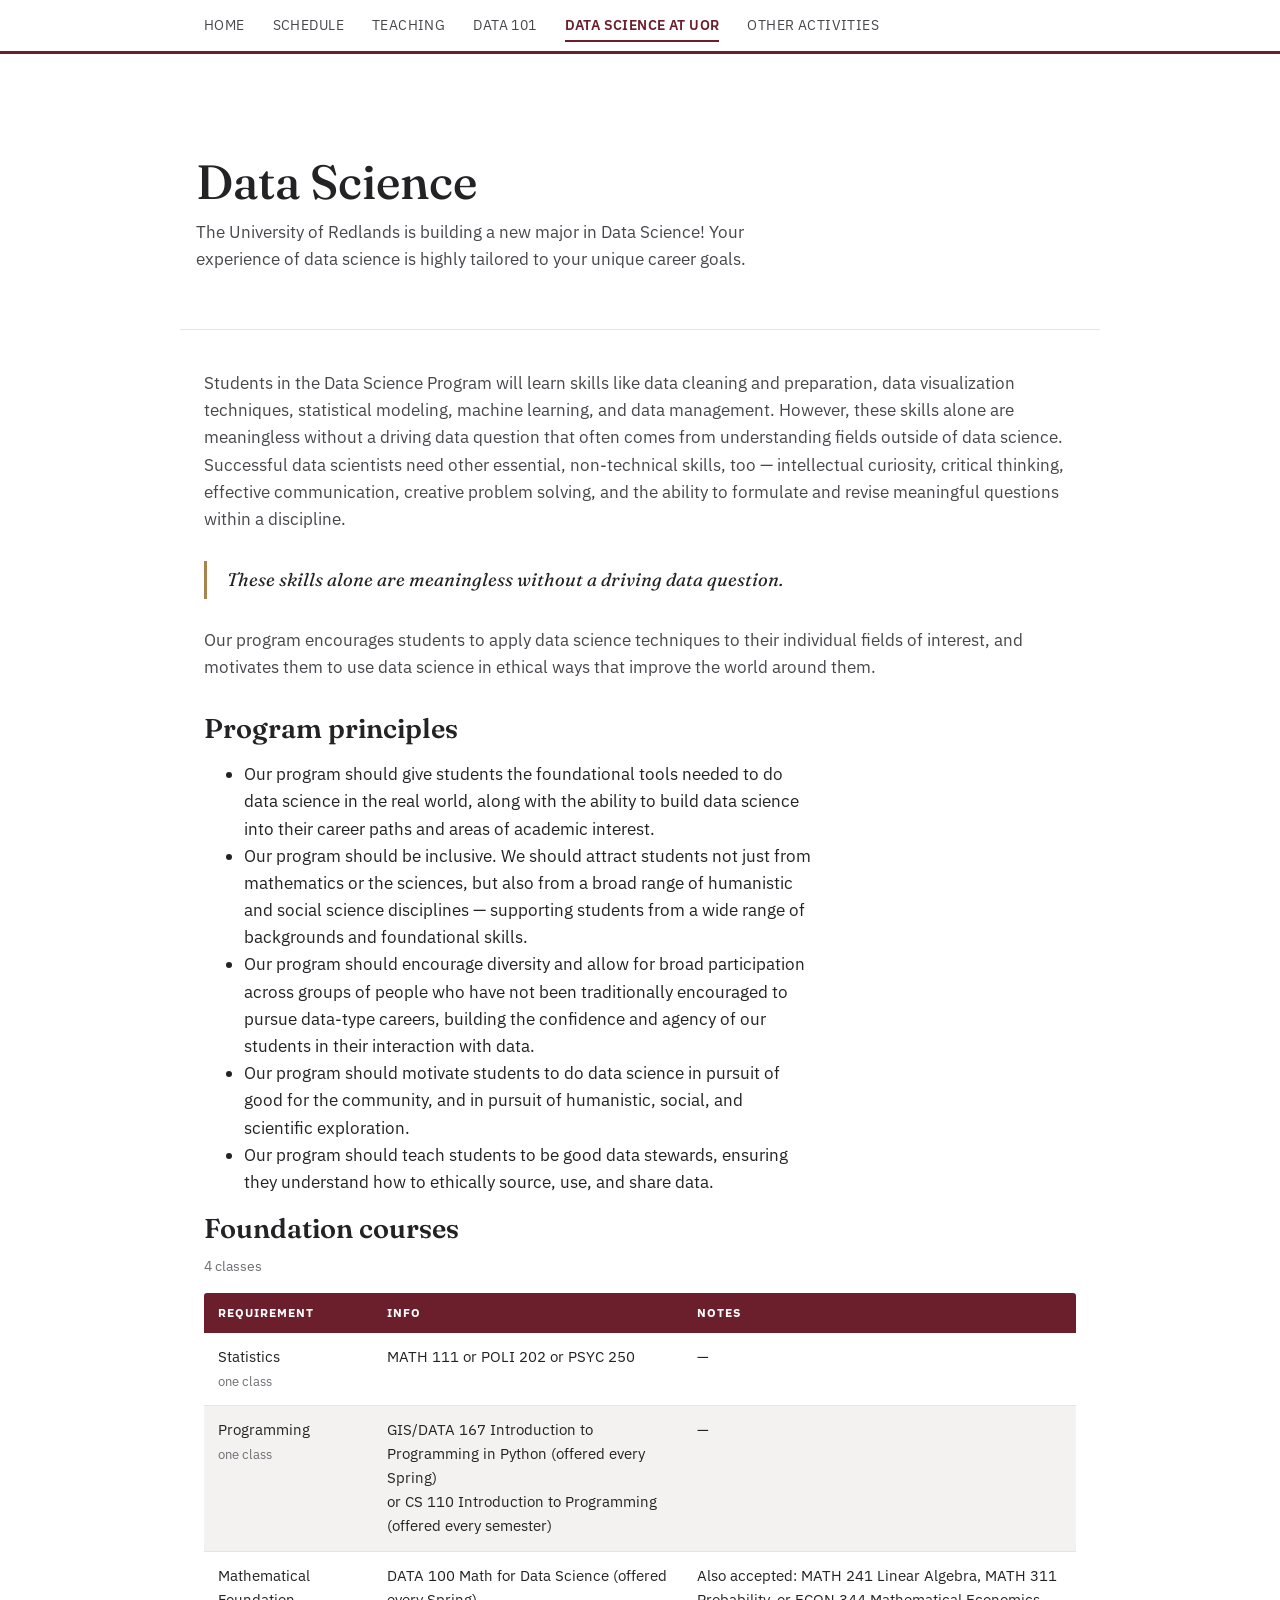
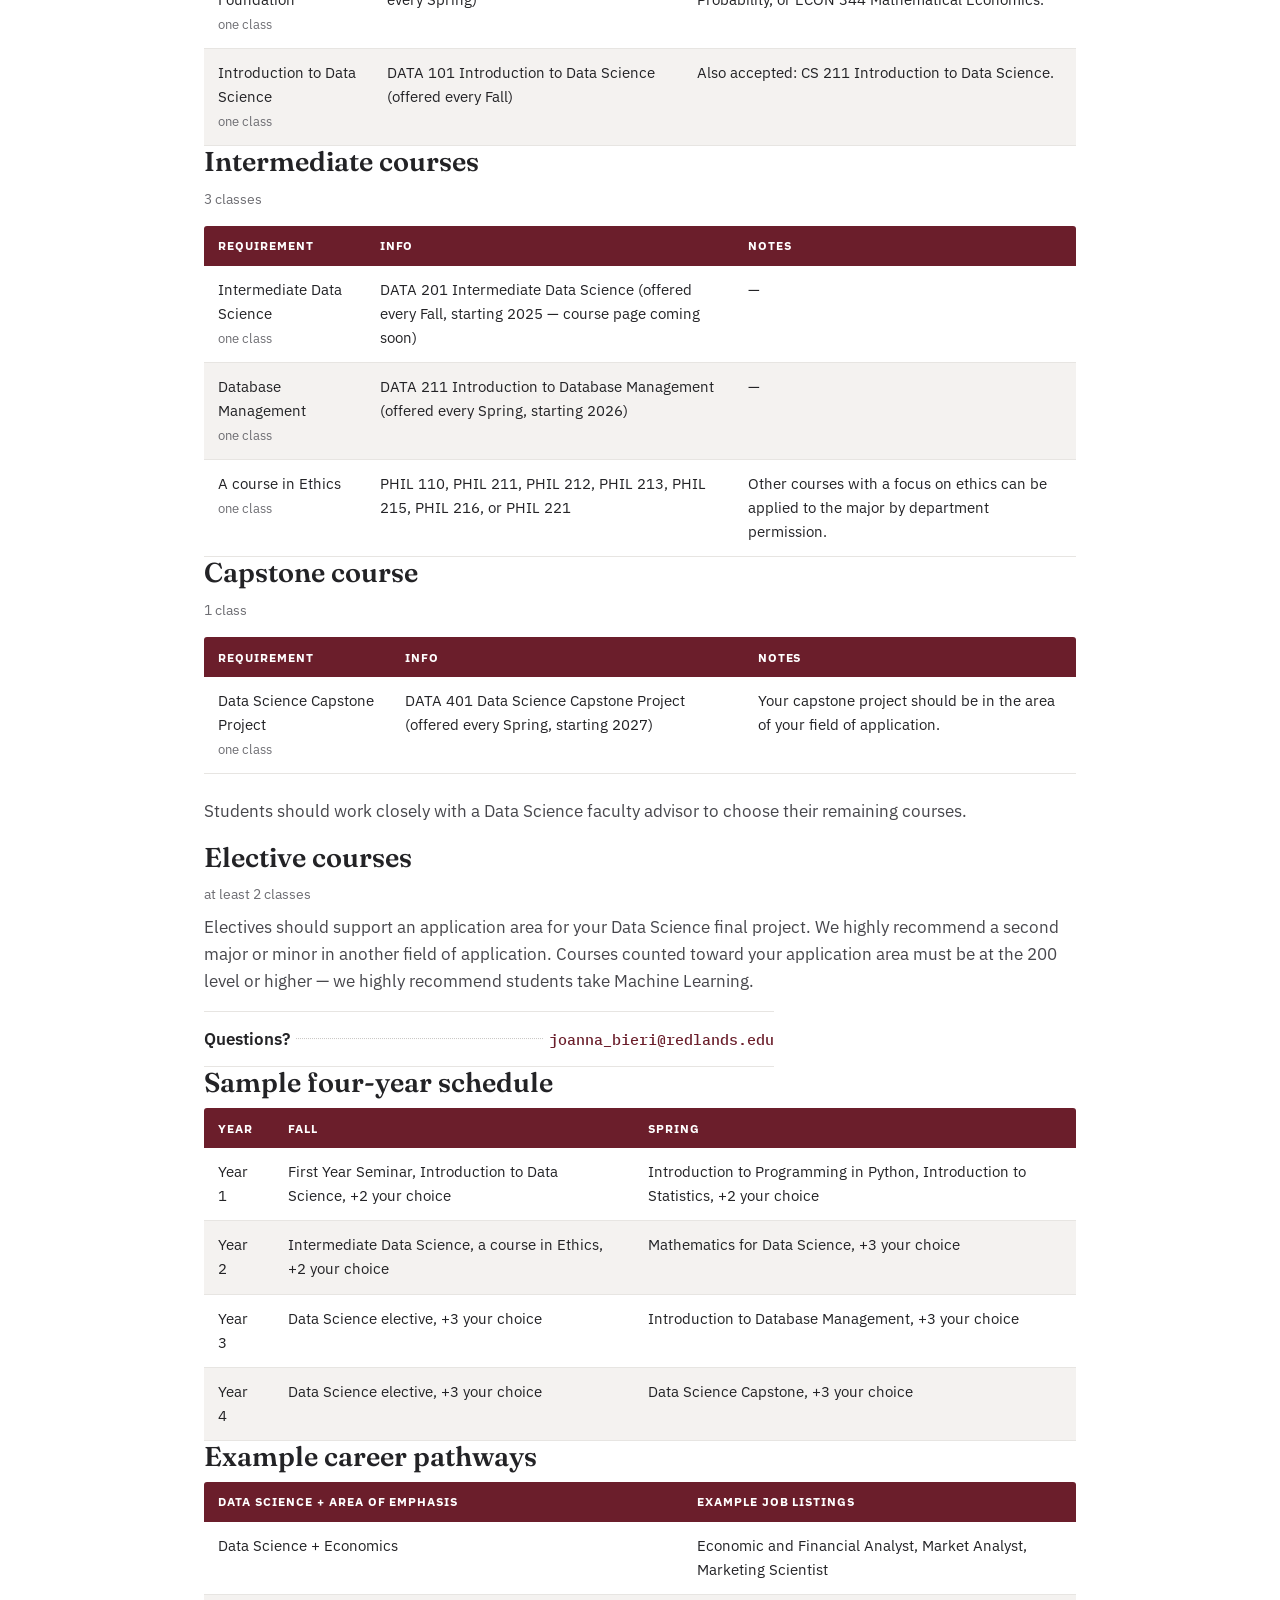
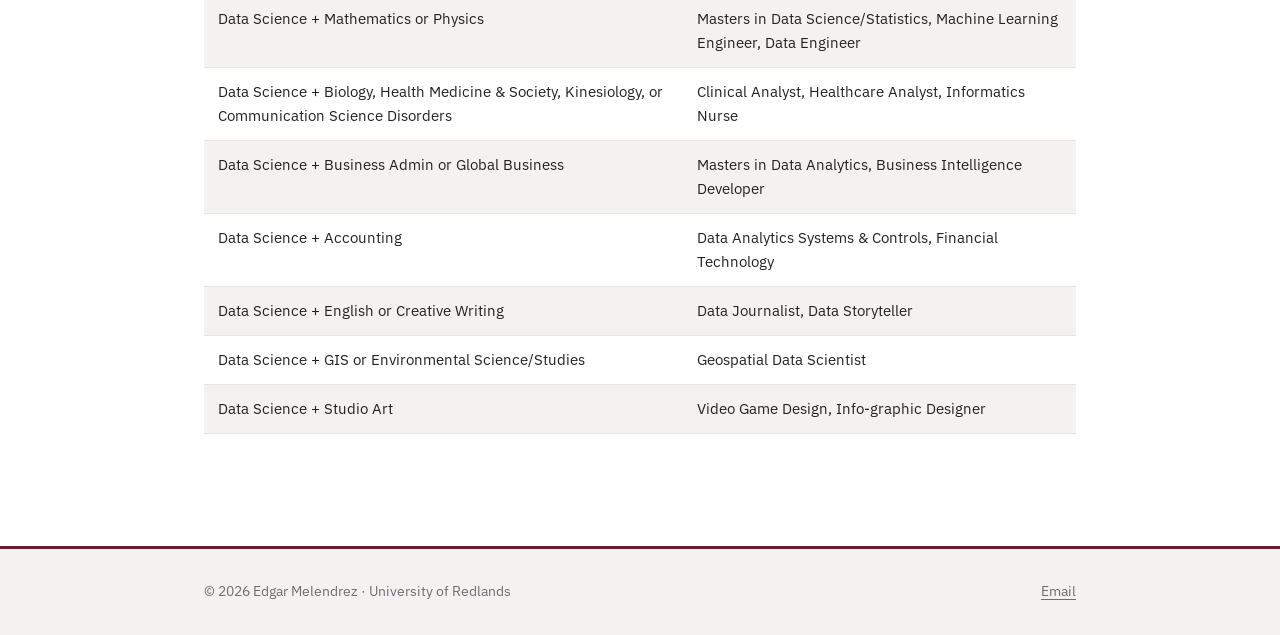
==== data-science-uor.html @ abd3d1ab "website for class so far" ====
<!DOCTYPE html>
<html lang="en">
<head>
<meta charset="UTF-8">
<meta name="viewport" content="width=device-width, initial-scale=1.0">
<title>Edgar Melendrez — Data Science, University of Reading</title>
<meta name="description" content="Personal site of Edgar Melendrez — schedule, teaching, Data Science at UoR, and other activities.">
<link rel="preconnect" href="https://fonts.googleapis.com">
<link rel="preconnect" href="https://fonts.gstatic.com" crossorigin>
<link href="https://fonts.googleapis.com/css2?family=Fraunces:opsz,wght@9..144,500;9..144,600&family=IBM+Plex+Sans:wght@400;500;600&family=IBM+Plex+Mono:wght@400;500&display=swap" rel="stylesheet">
<link rel="stylesheet" href="styles.css">
</head>
<body>
<a class="skip-link" href="#main">Skip to content</a>

<header class="site-header">
  <nav class="nav-bar" aria-label="Primary">
    <!-- <a class="brand" href="index.html">
      <span class="crest" aria-hidden="true">EM</span>
      <span class="brand-text">
        <span class="brand-name">Edgar Melendrez</span>
        <span class="brand-role">Data Science · UoR</span>
      </span>
    </a> -->
    <input type="checkbox" id="nav-toggle" class="nav-toggle">
    <label for="nav-toggle" class="nav-toggle-label" aria-label="Toggle navigation menu">Menu</label>
    <ul class="nav-links">
      <li><a href="index.html" >Home</a></li>
      <li><a href="schedule.html">Schedule</a></li>
      <li><a href="teaching.html">Teaching</a></li>
      <li><a href="data101.html">DATA 101</a></li>
      <li><a href="data-science-uor.html" class="active" aria-current="page">Data Science at UoR</a></li>
      <li><a href="other-activities.html">Other Activities</a></li>
    </ul>
  </nav>
</header>

<main id="main">
  <div class="page-header wrap">
    <!-- <span class="eyebrow">New major</span> -->
    <h1>Data Science</h1>
    <p>The University of Redlands is building a new major in Data Science! Your experience of data science is highly tailored to your unique career goals.</p>
  </div>
 
  <section class="wrap" style="margin-top: 2.5rem;">
    <p>Students in the Data Science Program will learn skills like data cleaning and preparation, data visualization techniques, statistical modeling, machine learning, and data management. However, these skills alone are meaningless without a driving data question that often comes from understanding fields outside of data science. Successful data scientists need other essential, non-technical skills, too — intellectual curiosity, critical thinking, effective communication, creative problem solving, and the ability to formulate and revise meaningful questions within a discipline.</p>
 
    <p class="pull">These skills alone are meaningless without a driving data question.</p>
 
    <p>Our program encourages students to apply data science techniques to their individual fields of interest, and motivates them to use data science in ethical ways that improve the world around them.</p>
 
    <h2 style="margin-top: 2rem;">Program principles</h2>
    <ul class="list-comic">
      <li>Our program should give students the foundational tools needed to do data science in the real world, along with the ability to build data science into their career paths and areas of academic interest.</li>
      <li>Our program should be inclusive. We should attract students not just from mathematics or the sciences, but also from a broad range of humanistic and social science disciplines — supporting students from a wide range of backgrounds and foundational skills.</li>
      <li>Our program should encourage diversity and allow for broad participation across groups of people who have not been traditionally encouraged to pursue data-type careers, building the confidence and agency of our students in their interaction with data.</li>
      <li>Our program should motivate students to do data science in pursuit of good for the community, and in pursuit of humanistic, social, and scientific exploration.</li>
      <li>Our program should teach students to be good data stewards, ensuring they understand how to ethically source, use, and share data.</li>
    </ul>
  </section>
 
  <section class="wrap">
    <h2>Foundation courses</h2>
    <p style="font-size: 0.9rem; color: var(--grey-500);">4 classes</p>
    <div class="table-scroll">
      <table class="schedule-table">
        <thead>
          <tr>
            <th scope="col">Requirement</th>
            <th scope="col">Info</th>
            <th scope="col">Notes</th>
          </tr>
        </thead>
        <tbody>
          <tr>
            <td>Statistics<br><span style="font-size:0.82rem; color: var(--grey-500);">one class</span></td>
            <td>MATH 111 or POLI 202 or PSYC 250</td>
            <td>—</td>
          </tr>
          <tr>
            <td>Programming<br><span style="font-size:0.82rem; color: var(--grey-500);">one class</span></td>
            <td>GIS/DATA 167 Introduction to Programming in Python (offered every Spring)<br>or CS 110 Introduction to Programming (offered every semester)</td>
            <td>—</td>
          </tr>
          <tr>
            <td>Mathematical Foundation<br><span style="font-size:0.82rem; color: var(--grey-500);">one class</span></td>
            <td>DATA 100 Math for Data Science (offered every Spring)</td>
            <td>Also accepted: MATH 241 Linear Algebra, MATH 311 Probability, or ECON 344 Mathematical Economics.</td>
          </tr>
          <tr>
            <td>Introduction to Data Science<br><span style="font-size:0.82rem; color: var(--grey-500);">one class</span></td>
            <td> DATA 101 Introduction to Data Science</a> (offered every Fall)</td>
            <td>Also accepted: CS 211 Introduction to Data Science.</td>
          </tr>
        </tbody>
      </table>
    </div>
  </section>
 
  <section class="wrap">
    <h2>Intermediate courses</h2>
    <p style="font-size: 0.9rem; color: var(--grey-500);">3 classes</p>
    <div class="table-scroll">
      <table class="schedule-table">
        <thead>
          <tr>
            <th scope="col">Requirement</th>
            <th scope="col">Info</th>
            <th scope="col">Notes</th>
          </tr>
        </thead>
        <tbody>
          <tr>
            <td>Intermediate Data Science<br><span style="font-size:0.82rem; color: var(--grey-500);">one class</span></td>
            <td>DATA 201 Intermediate Data Science (offered every Fall, starting 2025 — course page coming soon)</td>
            <td>—</td>
          </tr>
          <tr>
            <td>Database Management<br><span style="font-size:0.82rem; color: var(--grey-500);">one class</span></td>
            <td>DATA 211 Introduction to Database Management (offered every Spring, starting 2026)</td>
            <td>—</td>
          </tr>
          <tr>
            <td>A course in Ethics<br><span style="font-size:0.82rem; color: var(--grey-500);">one class</span></td>
            <td>PHIL 110, PHIL 211, PHIL 212, PHIL 213, PHIL 215, PHIL 216, or PHIL 221</td>
            <td>Other courses with a focus on ethics can be applied to the major by department permission.</td>
          </tr>
        </tbody>
      </table>
    </div>
  </section>
 
  <section class="wrap">
    <h2>Capstone course</h2>
    <p style="font-size: 0.9rem; color: var(--grey-500);">1 class</p>
    <div class="table-scroll">
      <table class="schedule-table">
        <thead>
          <tr>
            <th scope="col">Requirement</th>
            <th scope="col">Info</th>
            <th scope="col">Notes</th>
          </tr>
        </thead>
        <tbody>
          <tr>
            <td>Data Science Capstone Project<br><span style="font-size:0.82rem; color: var(--grey-500);">one class</span></td>
            <td>DATA 401 Data Science Capstone Project (offered every Spring, starting 2027)</td>
            <td>Your capstone project should be in the area of your field of application.</td>
          </tr>
        </tbody>
      </table>
    </div>
    <p style="margin-top: 1.5rem;">Students should work closely with a Data Science faculty advisor to choose their remaining courses.</p>
  </section>
 
  <section class="wrap">
    <h2>Elective courses</h2>
    <p style="font-size: 0.9rem; color: var(--grey-500); margin-bottom: 0.5rem;">at least 2 classes</p>
    <p>Electives should support an application area for your Data Science final project. We highly recommend a second major or minor in another field of application. Courses counted toward your application area must be at the 200 level or higher — we highly recommend students take Machine Learning.</p>
 
    <ul class="catalog">
      <li class="catalog-entry">
        <span class="label">Questions?</span>
        <span class="leader" aria-hidden="true"></span>
        <span class="value"><a href="mailto:joanna_bieri@redlands.edu">joanna_bieri@redlands.edu</a></span>
      </li>
    </ul>
  </section>
 
  <section class="wrap">
    <h2>Sample four-year schedule</h2>
    <div class="table-scroll">
      <table class="schedule-table">
        <thead>
          <tr>
            <th scope="col">Year</th>
            <th scope="col">Fall</th>
            <th scope="col">Spring</th>
          </tr>
        </thead>
        <tbody>
          <tr>
            <td>Year 1</td>
            <td>First Year Seminar, Introduction to Data Science, +2 your choice</td>
            <td>Introduction to Programming in Python, Introduction to Statistics, +2 your choice</td>
          </tr>
          <tr>
            <td>Year 2</td>
            <td>Intermediate Data Science, a course in Ethics, +2 your choice</td>
            <td>Mathematics for Data Science, +3 your choice</td>
          </tr>
          <tr>
            <td>Year 3</td>
            <td>Data Science elective, +3 your choice</td>
            <td>Introduction to Database Management, +3 your choice</td>
          </tr>
          <tr>
            <td>Year 4</td>
            <td>Data Science elective, +3 your choice</td>
            <td>Data Science Capstone, +3 your choice</td>
          </tr>
        </tbody>
      </table>
    </div>
  </section>
 
  <section class="wrap">
    <h2>Example career pathways</h2>
    <div class="table-scroll">
      <table class="schedule-table">
        <thead>
          <tr>
            <th scope="col">Data Science + area of emphasis</th>
            <th scope="col">Example job listings</th>
          </tr>
        </thead>
        <tbody>
          <tr>
            <td>Data Science + Economics</td>
            <td>Economic and Financial Analyst, Market Analyst, Marketing Scientist</td>
          </tr>
          <tr>
            <td>Data Science + Mathematics or Physics</td>
            <td>Masters in Data Science/Statistics, Machine Learning Engineer, Data Engineer</td>
          </tr>
          <tr>
            <td>Data Science + Biology, Health Medicine &amp; Society, Kinesiology, or Communication Science Disorders</td>
            <td>Clinical Analyst, Healthcare Analyst, Informatics Nurse</td>
          </tr>
          <tr>
            <td>Data Science + Business Admin or Global Business</td>
            <td>Masters in Data Analytics, Business Intelligence Developer</td>
          </tr>
          <tr>
            <td>Data Science + Accounting</td>
            <td>Data Analytics Systems &amp; Controls, Financial Technology</td>
          </tr>
          <tr>
            <td>Data Science + English or Creative Writing</td>
            <td>Data Journalist, Data Storyteller</td>
          </tr>
          <tr>
            <td>Data Science + GIS or Environmental Science/Studies</td>
            <td>Geospatial Data Scientist</td>
          </tr>
          <tr>
            <td>Data Science + Studio Art</td>
            <td>Video Game Design, Info-graphic Designer</td>
          </tr>
        </tbody>
      </table>
    </div>
  </section>
</main>
<footer class="site-footer">
  <div class="wrap footer-inner">
    <span>&copy; 2026 Edgar Melendrez · University of Redlands</span>
    <ul class="footer-links">
      <li><a href="mailto:edgar_melendrez@redlands.edu">Email</a></li>
      <!-- <li><a href="https://github.com/yourusername" target="_blank" rel="noopener">GitHub</a></li> -->
    </ul>
  </div>
</footer>
</body>
</html>
---- styles.css ----
#headshot-image {
  border-radius: 50%;
  width: 100px; /* Adjust the size as needed */
  height: 100px; /* Adjust the size as needed
  object-fit: cover; /* Ensures the image covers the area without distortion */
}
.hero{
  padding: 5.5rem 0 4.5rem;
  border-bottom: 3px solid var(--maroon);
  color: var(--white);

  /* Background image directly on .hero — a maroon/ink gradient layered over
     a self-contained placeholder graphic (no external request, so it always
     renders, even offline or behind a firewall).
     To swap in your own photo later, replace ONLY the url(...) part below
     and add: filter: grayscale(1) contrast(1.05) brightness(0.55);
     e.g. background-image: linear-gradient(155deg, rgba(107,30,43,0.88) 0%, rgba(35,35,38,0.72) 100%), url('hero.jpg'); */
  background-image:
    linear-gradient(155deg, rgba(107,30,43,0.88) 0%, rgba(35,35,38,0.72) 100%),
    url("https://www.redlands.edu/contentassets/b9ccb67fbf4b42cb955ea83af0b249eb/open-graph-image-example.jpg");
  background-size: cover, cover;
  background-position: center, center;
  background-repeat: no-repeat, no-repeat;
}
/* =========================================================
   Design tokens
   ========================================================= */
:root{
  --maroon:        #6B1E2B;
  --maroon-dark:   #4A1420;
  --maroon-tint:   #F4E9EA;
  --brass:         #A9834E;
  --ink:           #232326;
  --grey-700:      #47474C;
  --grey-500:      #6E6E73;
  --grey-300:      #C9C7C4;
  --grey-150:      #E7E5E2;
  --grey-100:      #F4F2F0;
  --white:         #FFFFFF;

  --font-display: 'Fraunces', Georgia, 'Times New Roman', serif;
  --font-body:    'IBM Plex Sans', -apple-system, Segoe UI, sans-serif;
  --font-mono:    'IBM Plex Mono', 'Courier New', monospace;

  --max-width: 920px;
}

*, *::before, *::after{ box-sizing: border-box; }

html{ scroll-behavior: smooth; }

body{
  margin: 0;
  background: var(--white);
  color: var(--ink);
  font-family: var(--font-body);
  font-size: 17px;
  line-height: 1.6;
  -webkit-font-smoothing: antialiased;
}

@media (prefers-reduced-motion: reduce){
  html{ scroll-behavior: auto; }
  *{ animation-duration: 0.01ms !important; transition-duration: 0.01ms !important; }
}

a{ color: var(--maroon); text-decoration-thickness: 1px; text-underline-offset: 3px; }
a:hover{ color: var(--maroon-dark); }
a:focus-visible, button:focus-visible, label:focus-visible, summary:focus-visible{
  outline: 2px solid var(--maroon);
  outline-offset: 3px;
}

.skip-link{
  position: absolute;
  left: -9999px;
  top: 0;
  background: var(--maroon);
  color: var(--white);
  padding: 0.6rem 1rem;
  z-index: 100;
}
.skip-link:focus{ left: 0.5rem; top: 0.5rem; }

h1, h2, h3{
  font-family: var(--font-display);
  font-weight: 600;
  color: var(--ink);
  line-height: 1.15;
  margin: 0 0 0.6rem;
}
h1{ font-size: clamp(2.1rem, 4.5vw, 3rem); font-weight: 500; }
h2{ font-size: clamp(1.35rem, 2.6vw, 1.7rem); }
h3{ font-size: 1.1rem; }

p{ margin: 0 0 1rem; color: var(--grey-700); }
li{ max-width: 57ch; }

.eyebrow{
  font-family: var(--font-mono);
  font-size: 0.72rem;
  letter-spacing: 0.14em;
  text-transform: uppercase;
  color: var(--maroon);
}

.wrap{
  max-width: var(--max-width);
  margin: 0 auto;
  padding: 0 1.5rem;
}

hr.rule{
  border: none;
  border-top: 1px solid var(--grey-150);
  margin: 2.5rem 0;
}

/* =========================================================
   Header / nav
   ========================================================= */
.site-header{
  border-bottom: 3px solid var(--maroon);
  background: var(--white);
}

.nav-bar{
  display: flex;
  align-items: center;
  justify-content: space-between;
  padding: 0.9rem 1.5rem;
  max-width: var(--max-width);
  margin: 0 auto;
}

.brand{
  display: flex;
  align-items: center;
  gap: 0.75rem;
  text-decoration: none;
  color: var(--ink);
}

.crest{
  --size: 40px;
  width: var(--size);
  height: var(--size);
  flex: 0 0 auto;
  border-radius: 50%;
  background: var(--maroon);
  box-shadow: 0 0 0 2px var(--white), 0 0 0 3px var(--maroon);
  display: flex;
  align-items: center;
  justify-content: center;
  font-family: var(--font-display);
  font-weight: 600;
  font-size: 0.95rem;
  color: var(--white);
  letter-spacing: 0.02em;
}

.brand-text{ display: flex; flex-direction: column; line-height: 1.2; }
.brand-name{ font-family: var(--font-display); font-size: 1.08rem; font-weight: 600; }
.brand-role{ font-family: var(--font-mono); font-size: 0.68rem; letter-spacing: 0.08em; text-transform: uppercase; color: var(--grey-500); }

/* nav links */
.nav-toggle{ position: absolute; opacity: 0; pointer-events: none; }

.nav-toggle-label{
  display: none;
  cursor: pointer;
  padding: 0.4rem 0.5rem;
  border: 1px solid var(--grey-300);
  border-radius: 4px;
  font-family: var(--font-mono);
  font-size: 0.85rem;
}

.nav-links{
  display: flex;
  gap: 1.75rem;
  list-style: none;
  margin: 0;
  padding: 0;
  font-family: var(--font-body);
  font-size: 0.86rem;
  letter-spacing: 0.03em;
  text-transform: uppercase;
}

.nav-links a{
  color: var(--grey-700);
  text-decoration: none;
  padding-bottom: 0.35rem;
  border-bottom: 2px solid transparent;
}
.nav-links a:hover{ color: var(--maroon); }
.nav-links a.active{
  color: var(--maroon);
  border-bottom-color: var(--maroon);
  font-weight: 600;
}


/* =========================================================
   Hero (home page)
   ========================================================= */


.hero .eyebrow{ color: var(--brass); }

.hero-crest{
  --size: 84px;
  width: var(--size);
  height: var(--size);
  border-radius: 50%;
  background: var(--maroon);
  box-shadow: 0 0 0 4px rgba(255,255,255,0.9), 0 0 0 5px rgba(255,255,255,0.25);
  display: flex;
  align-items: center;
  justify-content: center;
  font-family: var(--font-display);
  font-size: 1.9rem;
  font-weight: 600;
  color: var(--white);
  margin-bottom: 1.75rem;
}

.hero h1{ color: var(--white); margin-bottom: 0.35rem; }

.hero .role{
  font-family: var(--font-mono);
  font-size: 0.85rem;
  letter-spacing: 0.05em;
  color: var(--grey-150);
  margin-bottom: 1.4rem;
}

.hero .bio{
  max-width: 46ch;
  font-size: 1.02rem;
  color: var(--grey-150);
}

/* =========================================================
   Catalog / leader-line signature component
   (used for contact list, course listings, activity lists)
   ========================================================= */
.catalog{
  list-style: none;
  margin: 0;
  padding: 0;
}

.catalog-entry{
  display: flex;
  align-items: baseline;
  gap: 0.4rem;
  padding: 0.85rem 0;
  border-bottom: 1px solid var(--grey-150);
}
.catalog-entry:first-child{ border-top: 1px solid var(--grey-150); }

.catalog-entry .label{
  white-space: nowrap;
  font-weight: 600;
  color: var(--ink);
}
.catalog-entry .label .sub{
  display: block;
  font-weight: 400;
  font-family: var(--font-mono);
  font-size: 0.78rem;
  color: var(--grey-500);
  margin-top: 0.15rem;
  text-transform: none;
  letter-spacing: 0;
}

.catalog-entry .leader{
  flex: 1 1 auto;
  border-bottom: 1px dotted var(--grey-300);
  height: 1em;
  transform: translateY(-0.35em);
  min-width: 1.5rem;
}

.catalog-entry .value{
  white-space: nowrap;
  font-family: var(--font-mono);
  font-size: 0.92rem;
  color: var(--maroon);
  font-weight: 500;
}
.catalog-entry .value a{ color: var(--maroon); text-decoration: none; }
.catalog-entry .value a:hover{ text-decoration: underline; }

@media (max-width: 560px){
  .catalog-entry{ flex-wrap: wrap; row-gap: 0.3rem; }
  .catalog-entry .leader{ display: none; }
  .catalog-entry .value{ white-space: normal; }
}

/* Course details (native <details>, no JS) */
.course{
  border-bottom: 1px solid var(--grey-150);
}
.course:first-of-type{ border-top: 1px solid var(--grey-150); }

.course summary{
  cursor: pointer;
  list-style: none;
  padding: 1rem 0;
  display: flex;
  align-items: baseline;
  gap: 0.4rem;
}
.course summary::-webkit-details-marker{ display: none; }

.course summary .code{
  font-family: var(--font-mono);
  font-size: 0.8rem;
  color: var(--maroon);
  white-space: nowrap;
  border: 1px solid var(--maroon);
  border-radius: 3px;
  padding: 0.1rem 0.4rem;
}

.course summary .title{ font-weight: 600; }

.course summary .leader{
  flex: 1 1 auto;
  border-bottom: 1px dotted var(--grey-300);
  height: 1em;
  transform: translateY(-0.35em);
}

.course summary .term{
  font-family: var(--font-mono);
  font-size: 0.82rem;
  color: var(--grey-500);
  white-space: nowrap;
}

.course summary::after{
  content: '+';
  font-family: var(--font-mono);
  color: var(--grey-500);
  margin-left: 0.5rem;
}
.course[open] summary::after{ content: '\2212'; }

.course .course-body{
  padding: 0 0 1.25rem 0;
  max-width: 65ch;
}

/* =========================================================
   Schedule table
   ========================================================= */
.schedule-table{
  width: 100%;
  border-collapse: collapse;
  font-size: 0.94rem;
}
.schedule-table caption{
  text-align: left;
  font-family: var(--font-mono);
  font-size: 0.75rem;
  letter-spacing: 0.08em;
  text-transform: uppercase;
  color: var(--grey-500);
  margin-bottom: 0.75rem;
}
.schedule-table th{
  text-align: left;
  font-family: var(--font-body);
  font-size: 0.75rem;
  letter-spacing: 0.08em;
  text-transform: uppercase;
  color: var(--white);
  background: var(--maroon);
  padding: 0.65rem 0.9rem;
}
.schedule-table th:first-child{ border-top-left-radius: 3px; }
.schedule-table th:last-child{ border-top-right-radius: 3px; }
.schedule-table td{
  padding: 0.75rem 0.9rem;
  border-bottom: 1px solid var(--grey-150);
  vertical-align: top;
}
.schedule-table tr:nth-child(even) td{ background: var(--grey-100); }
.schedule-table .time{ font-family: var(--font-mono); color: var(--maroon); white-space: nowrap; }

.table-scroll{ overflow-x: auto; }

/* =========================================================
   Cards (Data Science / Other Activities)
   ========================================================= */
.card-grid{
  display: grid;
  grid-template-columns: repeat(auto-fit, minmax(240px, 1fr));
  gap: 1.25rem;
  margin: 1.5rem 0;
}

.card{
  border: 1px solid var(--grey-150);
  border-top: 3px solid var(--maroon);
  padding: 1.5rem;
  background: var(--white);
}
.card h3{ margin-bottom: 0.5rem; }
.card p{ margin-bottom: 0; font-size: 0.95rem; }

.pull{
  border-left: 3px solid var(--brass);
  padding: 0.25rem 0 0.25rem 1.25rem;
  margin: 1.75rem 0;
  font-family: var(--font-display);
  font-size: 1.15rem;
  color: var(--ink);
  font-style: italic;
}

/* =========================================================
   Page sections / footer
   ========================================================= */
main{ padding: 3rem 0 4rem; }
main section + section{ margin-top: 2.5rem; }

.page-header{ padding: 3.25rem 1rem 2.5rem; border-bottom: 1px solid var(--grey-150); }
.page-header .eyebrow{ margin-bottom: 0.6rem; display: block; }
.page-header p{ max-width: 60ch; }

.site-footer{
  border-top: 3px solid var(--maroon);
  background: var(--grey-100);
  padding: 2rem 0;
  margin-top: 3rem;
}
.footer-inner{
  display: flex;
  flex-wrap: wrap;
  gap: 0.75rem 1.5rem;
  align-items: center;
  justify-content: space-between;
  font-size: 0.85rem;
  color: var(--grey-500);
}
.footer-inner a{ color: var(--grey-500); }
.footer-inner a:hover{ color: var(--maroon); }
.footer-links{ display: flex; gap: 1.25rem; list-style: none; margin: 0; padding: 0; }


@media (max-width: 700px){
  .nav-toggle-label{ display: inline-block; }
  .nav-links{
    position: absolute;
    top: 100%;
    left: 0;
    right: 0;
    flex-direction: column;
    gap: 0;
    background: var(--white);
    border-bottom: 1px solid var(--grey-150);
    max-height: 0;
    overflow: hidden;
    transition: max-height 0.25s ease;
  }
  .nav-links a{
    padding: 0.85rem 1.5rem;
    border-bottom: 1px solid var(--grey-150);
    display: block;
  }
  .nav-bar{ position: relative; flex-wrap: wrap; }
  .nav-toggle:checked ~ .nav-links{ max-height: 400px; }
}

/* =========================================================
   Added for the DATA 101 page — day-row / TBD state / callout box.
   Kept in the same visual language as the rest of the site: thin
   hairline borders, mono badges, muted grey for "not yet available".
   ========================================================= */

/* A day entry that isn't a clickable <summary> yet (nothing to expand) */
.course .day-row{
  cursor: default;
  list-style: none;
  padding: 1rem 0;
  display: flex;
  align-items: baseline;
  flex-wrap: wrap;
  gap: 0.4rem 0.6rem;
}
.course summary{ flex-wrap: wrap; row-gap: 0.3rem; }

.course .day-row .code{
  font-family: var(--font-mono);
  font-size: 0.8rem;
  color: var(--maroon);
  white-space: nowrap;
  border: 1px solid var(--maroon);
  border-radius: 3px;
  padding: 0.1rem 0.4rem;
}
.course .day-row .title{ font-weight: 600; }
.course .day-row .leader{
  flex: 1 1 auto;
  border-bottom: 1px dotted var(--grey-300);
  height: 1em;
  transform: translateY(-0.35em);
  min-width: 1rem;
}
.course .day-row .term{
  font-family: var(--font-mono);
  font-size: 0.82rem;
  color: var(--grey-500);
  white-space: nowrap;
}

/* Shaded-out state for days with no content yet */
.day-row.tbd{ opacity: 0.6; }
.day-row.tbd .code{
  color: var(--grey-500);
  border-color: var(--grey-300);
}
.day-row.tbd .title{
  font-weight: 400;
  font-style: italic;
  color: var(--grey-500);
}

/* Muted catalog value, e.g. "Not yet posted" */
.catalog-entry .value.muted{
  color: var(--grey-500);
  font-style: italic;
  font-weight: 400;
}

/* Callout box for must-read course info */
.callout{
  background: var(--maroon-tint);
  border-left: 4px solid var(--maroon);
  padding: 1.25rem 1.5rem;
  margin: 1.5rem 0;
}
.callout h3{ margin: 0 0 0.5rem; color: var(--maroon-dark); font-size: 1.1rem; }
.callout p{ margin-bottom: 0.5rem; }
.callout p:last-child{ margin-bottom: 0; }

@media (max-width: 560px){
  .course .day-row .leader{ display: none; }
  .course .day-row .title{ white-space: normal; }
}

/* =========================================================
   Day quick-access legend (DATA 101 — Daily assignments)
   Plain anchor links to each day's entry, no JS. Sticky column
   on desktop; collapses to a horizontal scrolling strip on mobile.
   ========================================================= */
.daily-layout{
  display: grid;
  grid-template-columns: 168px 1fr;
  gap: 2rem;
  align-items: start;
}

.day-nav{
  position: sticky;
  top: 1.5rem;
}

.day-nav .day-nav-label{
  font-family: var(--font-mono);
  font-size: 0.72rem;
  letter-spacing: 0.1em;
  text-transform: uppercase;
  color: var(--grey-500);
  margin: 0 0 0.75rem;
  display: block;
}

.day-nav ul{
  list-style: none;
  margin: 0;
  padding: 0;
  display: flex;
  flex-direction: column;
  gap: 0.3rem;
}

.day-nav a{
  display: flex;
  align-items: center;
  gap: 0.55rem;
  font-family: var(--font-mono);
  font-size: 0.82rem;
  color: var(--grey-700);
  text-decoration: none;
  padding: 0.4rem 0.6rem;
  border-radius: 3px;
  border: 1px solid transparent;
}
.day-nav a:hover,
.day-nav a:focus-visible{
  color: var(--maroon);
  border-color: var(--grey-150);
  background: var(--grey-100);
}
.day-nav a::before{
  content: '';
  width: 6px;
  height: 6px;
  border-radius: 50%;
  background: var(--maroon);
  flex: 0 0 auto;
}
.day-nav a.tbd-link{
  color: var(--grey-500);
  font-style: italic;
}
.day-nav a.tbd-link::before{ background: var(--grey-300); }

/* Give anchor-jump targets a little breathing room from the viewport edge */
.course{ scroll-margin-top: 1.25rem; }

@media (max-width: 700px){
  .daily-layout{
    grid-template-columns: 1fr;
    gap: 1rem;
  }
  .day-nav{
    position: static;
  }
  .day-nav ul{
    flex-direction: row;
    flex-wrap: nowrap;
    overflow-x: auto;
    -webkit-overflow-scrolling: touch;
    gap: 0.5rem;
    padding-bottom: 0.6rem;
    margin: 0 -1.5rem;
    padding-left: 1.5rem;
    padding-right: 1.5rem;
  }
  .day-nav a{
    flex: 0 0 auto;
    white-space: nowrap;
    background: var(--grey-100);
  }
}
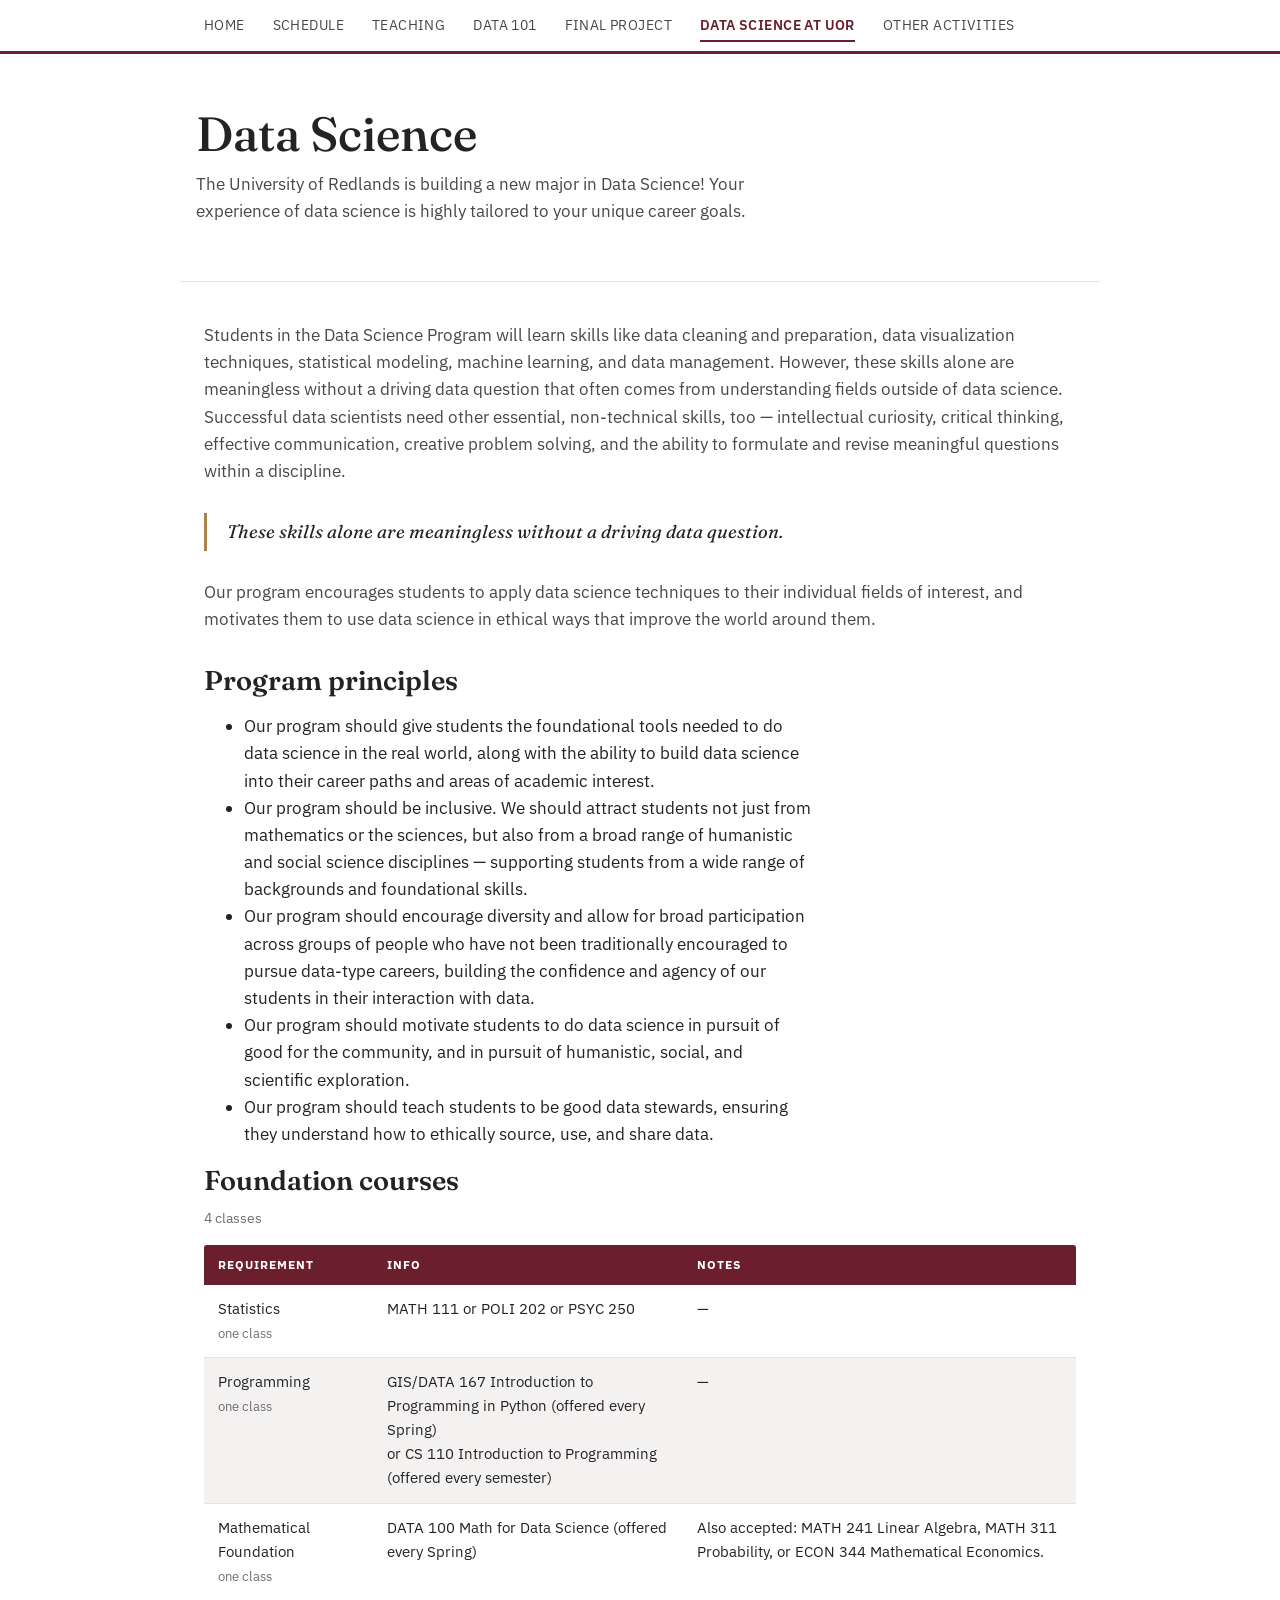
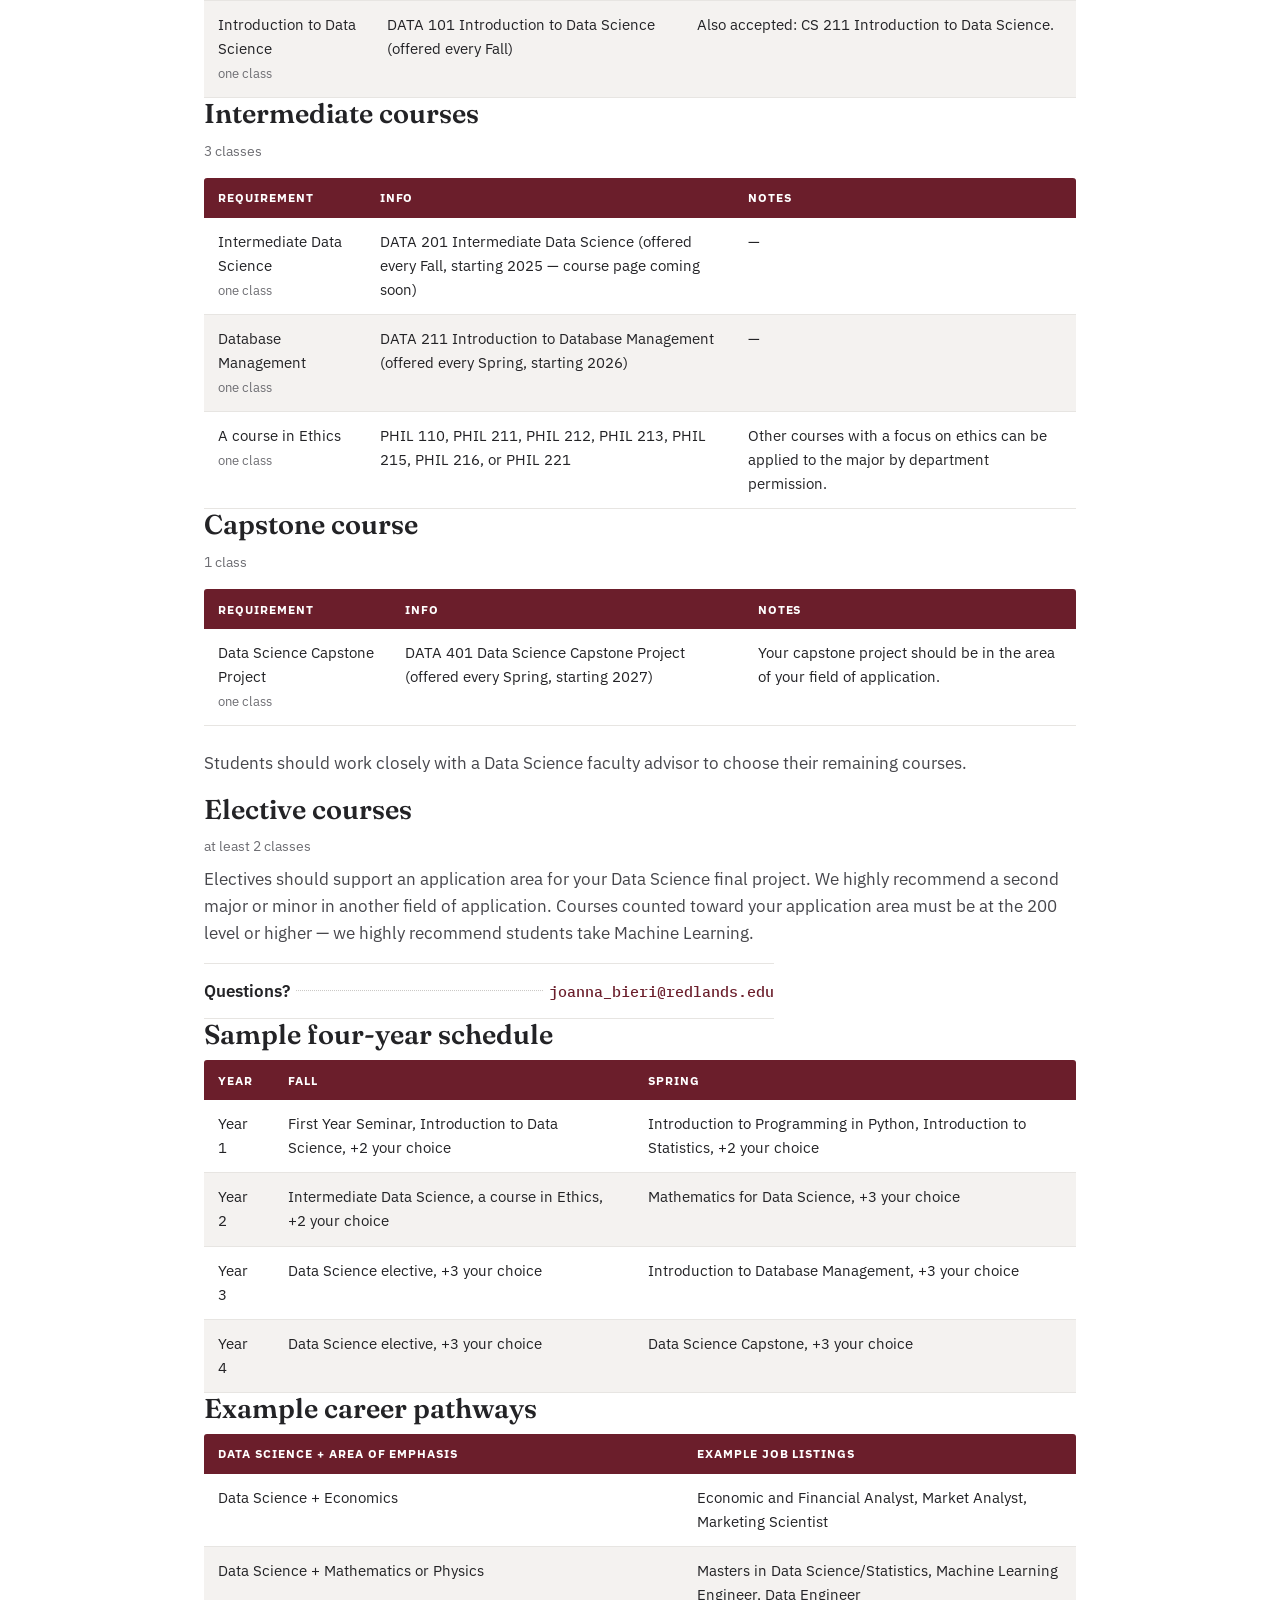
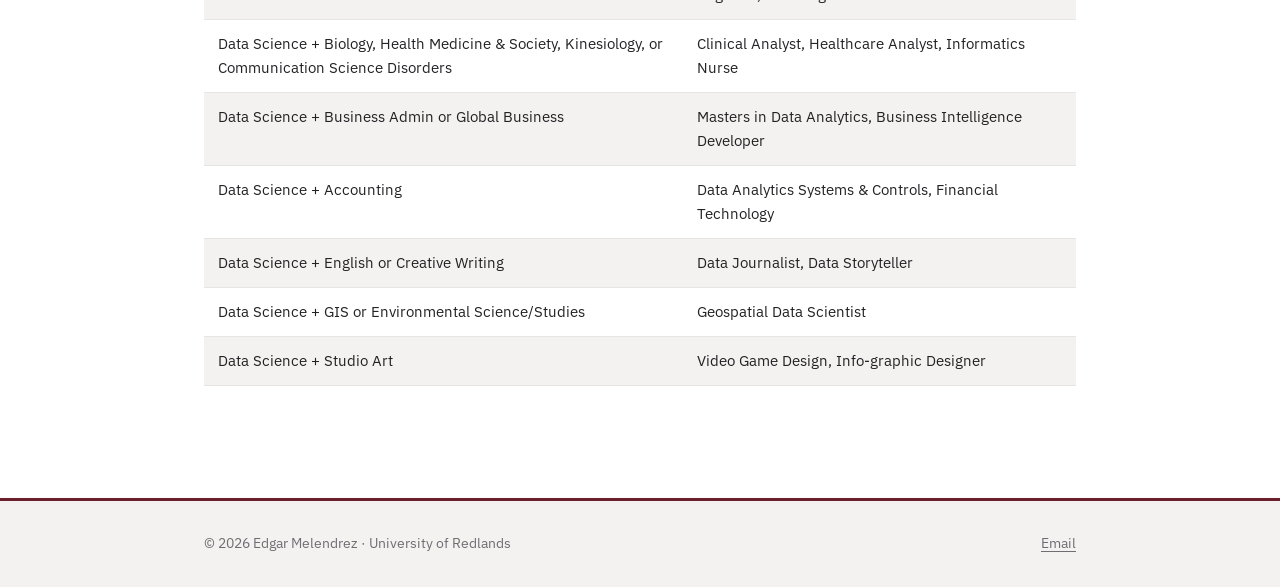
==== commit 6cb6f512: "Final Project" ====
--- a/data-science-uor.html
+++ b/data-science-uor.html
@@ -29,6 +29,7 @@
       <li><a href="schedule.html">Schedule</a></li>
       <li><a href="teaching.html">Teaching</a></li>
       <li><a href="data101.html">DATA 101</a></li>
+      <li><a href="final-project.html">Final Project</a></li>
       <li><a href="data-science-uor.html" class="active" aria-current="page">Data Science at UoR</a></li>
       <li><a href="other-activities.html">Other Activities</a></li>
     </ul>
--- a/styles.css
+++ b/styles.css
@@ -1,3 +1,20 @@
+
+/* Keep the physical postcard animation from creating
+   horizontal page scrolling when the card travels off
+   the edge of the stack. */
+
+.postcard-wall-section {
+  overflow-x: clip;
+}
+
+/* Fallback for browsers that don't support overflow: clip */
+@supports not (overflow-x: clip) {
+  .postcard-wall-section {
+    overflow-x: hidden;
+  }
+}
+
+
 #headshot-image {
   border-radius: 50%;
   width: 100px; /* Adjust the size as needed */
@@ -21,6 +38,49 @@
   background-size: cover, cover;
   background-position: center, center;
   background-repeat: no-repeat, no-repeat;
+}
+
+/* =========================================================
+   Work in Progress Badge
+   ========================================================= */
+.wip-badge {
+  display: inline-flex;
+  align-items: center;
+  gap: 0.6rem;
+  background: var(--white);
+  border: 1px solid var(--grey-300);
+  color: var(--grey-700);
+  padding: 0.35rem 0.85rem;
+  border-radius: 50px;
+  font-family: var(--font-mono);
+  font-size: 0.75rem;
+  text-transform: uppercase;
+  letter-spacing: 0.08em;
+  box-shadow: 0 2px 8px rgba(0,0,0,0.04);
+  width: fit-content;
+}
+
+/* The animated dot */
+.wip-pulse-dot {
+  width: 8px;
+  height: 8px;
+  background-color: var(--brass);
+  border-radius: 50%;
+  /* Runs the pulse animation infinitely */
+  animation: pulse-ring 2s infinite cubic-bezier(0.215, 0.61, 0.355, 1);
+}
+
+/* Keyframes for the radar-like pulse effect */
+@keyframes pulse-ring {
+  0% {
+    box-shadow: 0 0 0 0 rgba(169, 131, 78, 0.6); /* --brass in rgb */
+  }
+  70% {
+    box-shadow: 0 0 0 6px rgba(169, 131, 78, 0);
+  }
+  100% {
+    box-shadow: 0 0 0 0 rgba(169, 131, 78, 0);
+  }
 }
 /* =========================================================
    Design tokens
@@ -427,7 +487,7 @@
 /* =========================================================
    Page sections / footer
    ========================================================= */
-main{ padding: 3rem 0 4rem; }
+main{ padding: 0rem 0rem 4rem; }
 main section + section{ margin-top: 2.5rem; }
 
 .page-header{ padding: 3.25rem 1rem 2.5rem; border-bottom: 1px solid var(--grey-150); }
@@ -557,19 +617,17 @@
 
 /* =========================================================
    Day quick-access legend (DATA 101 — Daily assignments)
-   Plain anchor links to each day's entry, no JS. Sticky column
-   on desktop; collapses to a horizontal scrolling strip on mobile.
+   Plain anchor links to each day's entry, no JS required for the
+   links themselves. Mobile-only: a horizontal scrolling strip with
+   prev/next buttons. Hidden entirely on desktop — the day list is
+   short enough there that a jump-nav isn't needed.
    ========================================================= */
 .daily-layout{
-  display: grid;
-  grid-template-columns: 168px 1fr;
-  gap: 2rem;
-  align-items: start;
+  display: block;
 }
 
 .day-nav{
-  position: sticky;
-  top: 1.5rem;
+  display: none;
 }
 
 .day-nav .day-nav-label{
@@ -587,7 +645,6 @@
   margin: 0;
   padding: 0;
   display: flex;
-  flex-direction: column;
   gap: 0.3rem;
 }
 
@@ -626,28 +683,567 @@
 /* Give anchor-jump targets a little breathing room from the viewport edge */
 .course{ scroll-margin-top: 1.25rem; }
 
+/* Prev/next arrow buttons, mobile-only (see media query below).
+   Progressive enhancement: if JS is off, the buttons just sit there
+   and the strip still works fine by swipe/touch scroll. */
+.day-nav-arrow{
+  display: none;
+  flex: 0 0 auto;
+  width: 30px;
+  height: 30px;
+  align-items: center;
+  justify-content: center;
+  border: 1px solid var(--grey-300);
+  border-radius: 50%;
+  background: var(--white);
+  color: var(--maroon);
+  font-family: var(--font-body);
+  font-size: 1rem;
+  line-height: 1;
+  cursor: pointer;
+  padding: 0;
+}
+.day-nav-arrow:hover{ background: var(--grey-100); border-color: var(--maroon); }
+.day-nav-arrow:disabled{ opacity: 0.35; cursor: default; }
+.day-nav-arrow:disabled:hover{ background: var(--white); border-color: var(--grey-300); }
+
 @media (max-width: 700px){
-  .daily-layout{
-    grid-template-columns: 1fr;
-    gap: 1rem;
-  }
   .day-nav{
-    position: static;
+    display: block;
+    margin-bottom: 1.75rem;
+  }
+  .day-nav-scroller{
+    display: flex;
+    align-items: center;
+    gap: 0.4rem;
+  }
+  .day-nav-arrow{
+    display: flex;
   }
   .day-nav ul{
-    flex-direction: row;
+    flex: 1 1 auto;
     flex-wrap: nowrap;
     overflow-x: auto;
     -webkit-overflow-scrolling: touch;
+    scroll-behavior: smooth;
     gap: 0.5rem;
-    padding-bottom: 0.6rem;
-    margin: 0 -1.5rem;
-    padding-left: 1.5rem;
-    padding-right: 1.5rem;
+    /* contained within the viewport width — no edge-to-edge bleed */
+    min-width: 0;
   }
   .day-nav a{
     flex: 0 0 auto;
     white-space: nowrap;
     background: var(--grey-100);
   }
-}+}
+
+
+/* =========================================================
+   POSTCARD STACK
+   ========================================================= */
+
+.postcard-wall-section {
+  padding: 4rem 1rem 5rem;
+}
+
+.postcard-wall {
+  position: relative;
+  width: min(100%, 900px);
+  min-height: 650px;
+  margin: 0 auto;
+
+  display: grid;
+  place-items: center;
+}
+
+/* Each postcard occupies the same physical stack position */
+.postcard-container {
+  grid-area: 1 / 1;
+  position: relative;
+  perspective: 1200px;
+  transform: translate(var(--stack-x), var(--stack-y));
+  transition: transform 650ms cubic-bezier(.22, .61, .36, 1);
+  transition:
+    transform 280ms ease;
+  will-change: transform;
+}
+
+/* Horizontal postcards */
+.postcard-container.horizontal {
+  width: min(72vw, 440px);
+  aspect-ratio: 6 / 4;
+}
+
+/* Vertical postcards */
+.postcard-container.vertical {
+  width: min(52vw, 300px);
+  aspect-ratio: 4 / 6;
+}
+
+/* Physical stack offsets */
+.postcard-container:nth-child(1) {
+  --stack-x: -22px;
+  --stack-y: -26px;
+  z-index: 1;
+}
+
+.postcard-container:nth-child(2) {
+  --stack-x: 20px;
+  --stack-y: -17px;
+  z-index: 2;
+}
+
+.postcard-container:nth-child(3) {
+  --stack-x: -12px;
+  --stack-y: 13px;
+  z-index: 3;
+}
+
+.postcard-container:nth-child(4) {
+  --stack-x: 27px;
+  --stack-y: 20px;
+  z-index: 4;
+}
+
+.postcard-container:nth-child(5) {
+  --stack-x: 0;
+  --stack-y: 4px;
+  z-index: 5;
+}
+
+/* Active postcard comes to the top */
+.postcard-container.is-active {
+  z-index: 100 !important;
+}
+
+
+/* ---------------------------------------------------------
+   INVISIBLE STABILIZING FRAME
+   --------------------------------------------------------- */
+
+/*
+   This frame no longer creates the white background.
+
+   It exists only to give the card a stable outer footprint
+   and prevent the stack from shifting during the flip.
+*/
+.postcard-static-frame {
+  position: absolute;
+  inset: -8px;
+  background: transparent;
+  border: none;
+  box-shadow: none;
+  pointer-events: none;
+}
+
+
+/* ---------------------------------------------------------
+   FLIPPING CARD
+   --------------------------------------------------------- */
+
+.postcard-toggle {
+  position: absolute;
+  opacity: 0;
+  pointer-events: none;
+}
+
+.postcard-inner {
+  position: relative;
+  display: block;
+  width: 100%;
+  height: 100%;
+  cursor: pointer;
+  transform-style: preserve-3d;
+  transition:
+    transform 700ms cubic-bezier(.22, .61, .36, 1);
+}
+
+/* Flip the actual postcard */
+.postcard-toggle:checked + .postcard-inner {
+  transform: rotateY(180deg);
+}
+
+
+/* ---------------------------------------------------------
+   BOTH VISIBLE CARD FACES
+   --------------------------------------------------------- */
+
+.postcard-front,
+.postcard-back {
+  position: absolute;
+  inset: 0;
+  overflow: hidden;
+  backface-visibility: hidden;
+  -webkit-backface-visibility: hidden;
+  /*
+     The border belongs to the faces themselves, so it
+     physically rotates with the postcard.
+  */
+  border: 8px solid #f7f3eb;
+  border-radius: 2px;
+  background: #f7f1e7;
+  box-shadow:
+    0 10px 22px rgba(39, 34, 27, 0.18),
+    0 2px 5px rgba(39, 34, 27, 0.12);
+  box-sizing: border-box;
+}
+
+/* Back starts rotated so it becomes visible after the flip */
+.postcard-back {
+  transform: rotateY(180deg);
+  padding: 1.1rem;
+}
+
+
+/* ---------------------------------------------------------
+   FRONT IMAGE
+   --------------------------------------------------------- */
+
+.postcard-front {
+  position: absolute;
+  inset: 0;
+  overflow: hidden;
+  width: 100%;
+  height: 100%;
+  box-sizing:border-box;
+}
+
+/*
+   Both images occupy exactly the same physical area.
+*/
+.postcard-img-original,
+.postcard-img-styled {
+  position: absolute;
+  inset: 0;
+  background-size: cover;
+  width: 100%;
+  height: 100%;
+  box-sizing:border-box;
+  background-position: center center;
+  background-repeat: no-repeat;
+  transition:
+    opacity 700ms ease,
+    filter 700ms ease;
+
+}
+
+/*
+   Original photograph is underneath.
+*/
+.postcard-img-original {
+  opacity: 1;
+  filter: none;
+  z-index: 1;
+}
+
+/*
+   Styled version sits on top.
+*/
+.postcard-img-styled {
+  opacity: 0.78;
+  z-index: 2;
+  /* mix-blend-mode: multiply; */
+  /*
+     Keep the styled image looking like the printed/
+     illustrated version until the user hovers.
+  */
+  filter:
+    saturate(0.82)
+    contrast(0.94);
+}
+
+
+/* ---------------------------------------------------------
+   HOVER: REVEAL ORIGINAL PHOTOGRAPH
+   --------------------------------------------------------- */
+
+/*
+   Hovering anywhere over the postcard fades the styled
+   layer away, revealing the original image underneath.
+*/
+.postcard-inner:hover .postcard-img-styled {
+  opacity: 0;
+}
+
+/*
+   Slightly restore the original image as it is revealed.
+*/
+.postcard-inner:hover .postcard-img-original {
+  filter: none;
+}
+
+
+/* ---------------------------------------------------------
+   FLIP HINT
+   --------------------------------------------------------- */
+
+.postcard-flip-hint {
+  position: absolute;
+  right: 0.75rem;
+  bottom: 0.65rem;
+  z-index: 5;
+  padding: 0.3rem 0.5rem;
+  font-family: "IBM Plex Mono", monospace;
+  font-size: 0.65rem;
+  letter-spacing: 0.04em;
+  color: rgba(255, 255, 255, 0.9);
+  background: rgba(30, 27, 22, 0.48);
+  border-radius: 2px;
+  transition: opacity 250ms ease;
+}
+
+.postcard-inner:hover .postcard-flip-hint {
+  opacity: 0;
+}
+
+
+/* ---------------------------------------------------------
+   AGED / DAMAGED EDGES
+   --------------------------------------------------------- */
+
+.postcard-front::after,
+.postcard-back::after {
+  content: "";
+  position: absolute;
+  inset: 0;
+  pointer-events: none;
+  z-index: 10;
+  box-shadow:
+    inset 0 0 0 1px rgba(93, 75, 53, 0.18),
+    inset 0 0 18px rgba(83, 64, 44, 0.12);
+  background:
+    linear-gradient(
+      90deg,
+      rgba(87, 64, 40, 0.08),
+      transparent 5%,
+      transparent 95%,
+      rgba(87, 64, 40, 0.08)
+    ),
+    linear-gradient(
+      0deg,
+      rgba(87, 64, 40, 0.07),
+      transparent 5%,
+      transparent 95%,
+      rgba(87, 64, 40, 0.07)
+    );
+}
+
+
+/* ---------------------------------------------------------
+   POSTCARD BACK
+   --------------------------------------------------------- */
+
+.postcard-back-header {
+  position: relative;
+  display: grid;
+  grid-template-columns: 1fr auto auto;
+  align-items: start;
+  gap: 0.75rem;
+}
+
+.postcard-heading {
+  margin: 0;
+  font-family: "Fraunces", serif;
+}
+
+.postcard-subtitle {
+  margin: 0.2rem 0 0;
+  font-family: "IBM Plex Sans", sans-serif;
+  font-size: 0.8rem;
+}
+
+.postcard-stamp {
+  position: relative;
+  width: 58px;
+  height: 68px;
+  display: flex;
+  flex-direction: column;
+  align-items: center;
+  justify-content: center;
+  border: 1px dotted rgba(50, 45, 38, 0.65);
+  font-family: "IBM Plex Mono", monospace;
+  font-size: 0.48rem;
+  line-height: 1.1;
+  text-align: center;
+  transform: rotate(1.5deg);
+}
+
+.postcard-stamp::before {
+  content: "★";
+  font-size: 1.35rem;
+  line-height: 1;
+  margin-bottom: 0.15rem;
+}
+
+.postcard-postmark {
+  position: relative;
+  width: 58px;
+  height: 58px;
+  display: grid;
+  place-items: center;
+  border: 1px solid rgba(105, 45, 40, 0.5);
+  border-radius: 50%;
+  font-family: "IBM Plex Mono", monospace;
+  font-size: 0.45rem;
+  text-align: center;
+  color: rgba(105, 45, 40, 0.72);
+  transform: rotate(-7deg);
+}
+
+.postcard-postmark::after {
+  content: "";
+  position: absolute;
+  left: -18px;
+  right: -18px;
+  top: 50%;
+  height: 1px;
+  background: rgba(105, 45, 40, 0.45);
+  box-shadow:
+    0 -4px 0 rgba(105, 45, 40, 0.3),
+    0 4px 0 rgba(105, 45, 40, 0.3);
+}
+
+
+/* ---------------------------------------------------------
+   BACK BODY
+   --------------------------------------------------------- */
+
+.postcard-back-body {
+  display: grid;
+  grid-template-columns: 1fr 1fr;
+  gap: 1.25rem;
+  height: calc(100% - 85px);
+  margin-top: 1rem;
+}
+
+.postcard-message {
+  margin: 0;
+  line-height: 1.35;
+}
+
+.postcard-address {
+  padding-left: 1.1rem;
+  border-left: 1px solid rgba(60, 53, 43, 0.3);
+  font-family: "IBM Plex Mono", monospace;
+  font-size: 0.65rem;
+  line-height: 1.6;
+}
+
+
+/* ---------------------------------------------------------
+   HANDWRITING / INK VARIATIONS
+   --------------------------------------------------------- */
+
+.postcard-message.ink-blue>p {
+  font-family: "Kalam", cursive;
+  color: #263c67;
+}
+
+.postcard-message.ink-black>p {
+  font-family: "Caveat", cursive;
+  color: #292722;
+}
+
+.postcard-message.ink-green>p {
+  font-family: "Kalam", cursive;
+  color: #385c48;
+}
+
+.postcard-message.ink-red>p {
+  font-family: "Permanent Marker", cursive;
+  color: #7a302d !important;
+}
+
+.postcard-message.ink-pencil>p {
+  font-family: "Caveat", cursive;
+  color: #55514b;
+  filter: contrast(0.85);
+}
+
+
+/* ---------------------------------------------------------
+   STACK SHADOW
+   --------------------------------------------------------- */
+
+.postcard-container::after {
+  content: "";
+  position: absolute;
+  left: 5%;
+  right: 5%;
+  bottom: -16px;
+  height: 25px;
+  background: rgba(35, 29, 22, 0.18);
+  filter: blur(12px);
+  border-radius: 50%;
+  z-index: -1;
+  pointer-events: none;
+}
+
+
+/* ---------------------------------------------------------
+   STACK CONTROLS
+   --------------------------------------------------------- */
+
+.postcard-stack-controls {
+  display: flex;
+  justify-content: center;
+  align-items: center;
+  gap: 1rem;
+  margin-top: 1.5rem;
+}
+
+.postcard-next {
+  padding: 0.55rem 0.9rem;
+  font-family: "IBM Plex Mono", monospace;
+  font-size: 0.72rem;
+  background: transparent;
+  border: 1px solid currentColor;
+  border-radius: 2px;
+  cursor: pointer;
+  transition:
+    background 180ms ease,
+    color 180ms ease;
+}
+
+.postcard-next:hover {
+  background: currentColor;
+  color: var(--maroon-dark);
+  background-color: var(--maroon-tint);
+}
+
+.postcard-counter {
+  font-family: "IBM Plex Mono", monospace;
+  font-size: 0.7rem;
+  opacity: 0.65;
+}
+
+
+/* ---------------------------------------------------------
+   MOBILE
+   --------------------------------------------------------- */
+
+@media (max-width: 600px) {
+  .postcard-wall {
+    min-height: 560px;
+  }
+
+  .postcard-container.horizontal {
+    width: min(82vw, 390px);
+  }
+
+  .postcard-container.vertical {
+    width: min(62vw, 270px);
+  }
+
+  .postcard-back {
+    padding: 0.8rem;
+  }
+
+  .postcard-back-body {
+    gap: 0.7rem;
+  }
+
+  .postcard-address {
+    padding-left: 0.7rem;
+  }
+}
